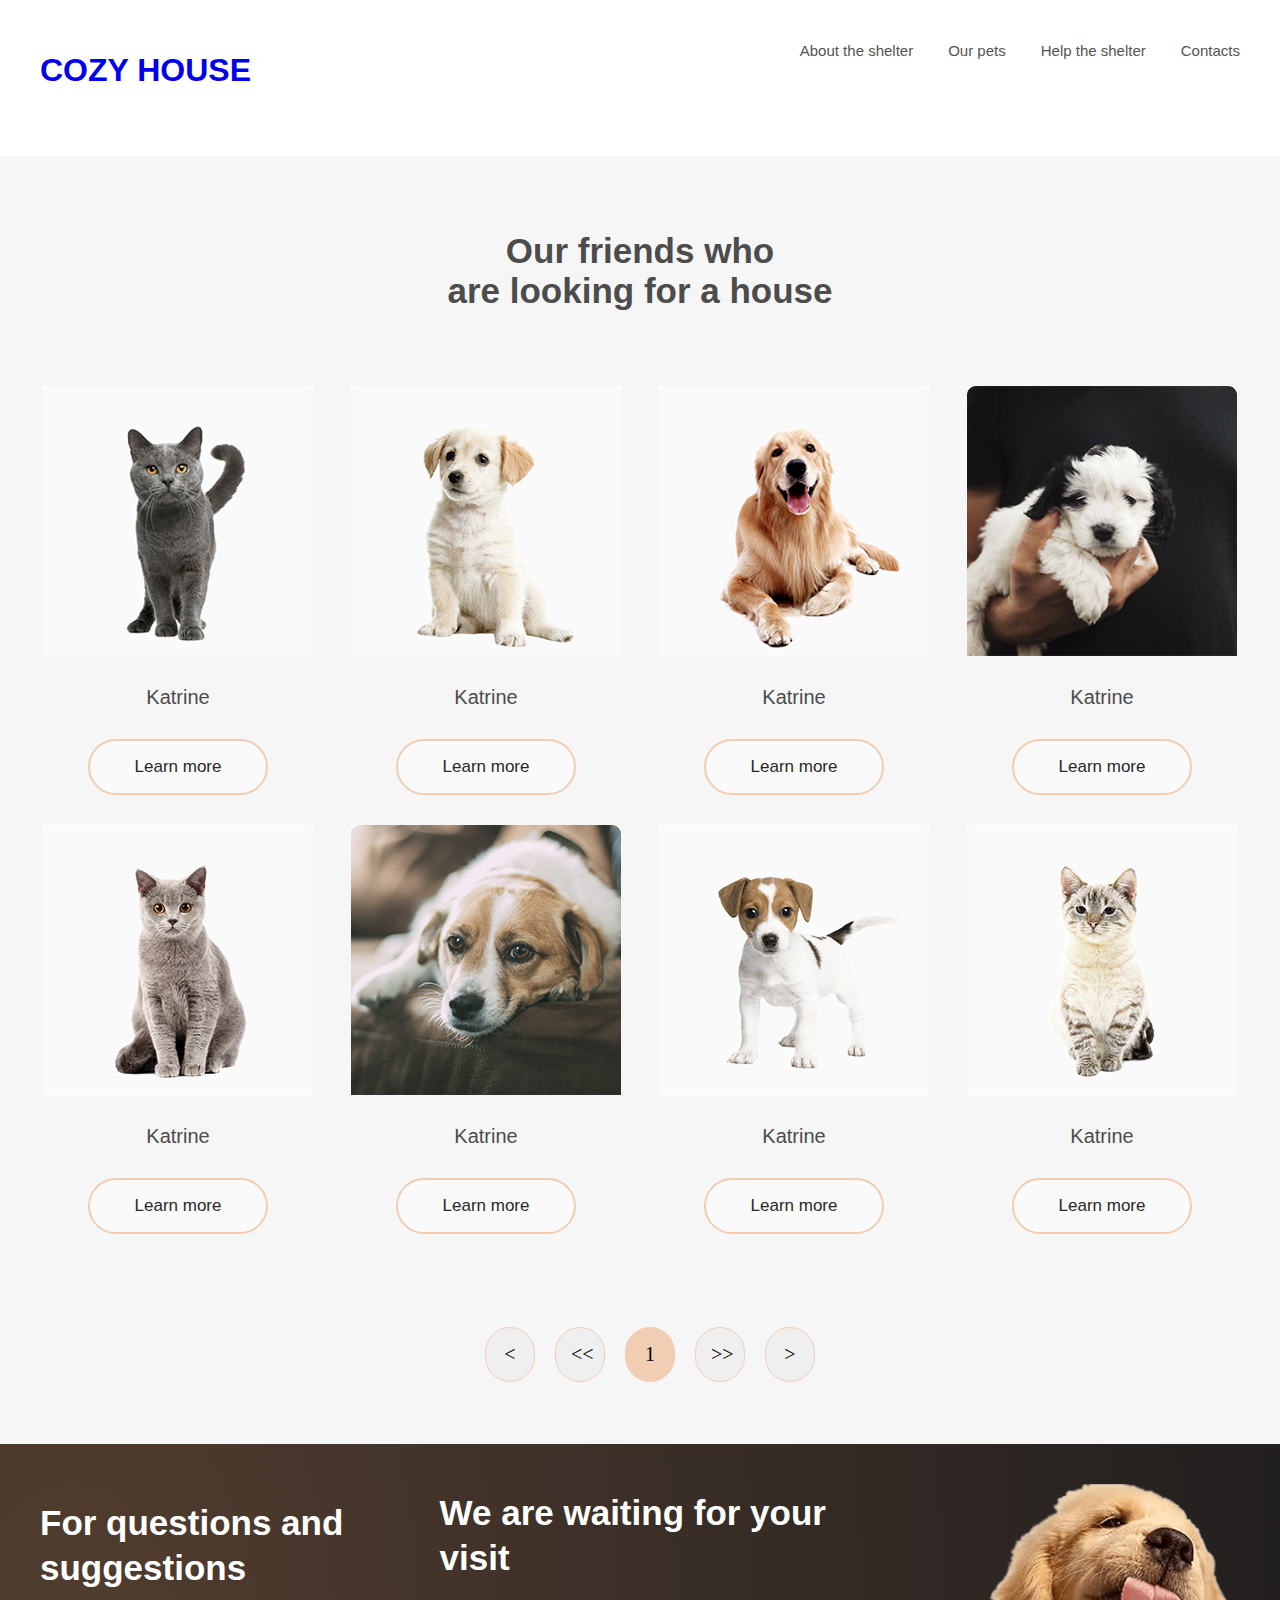
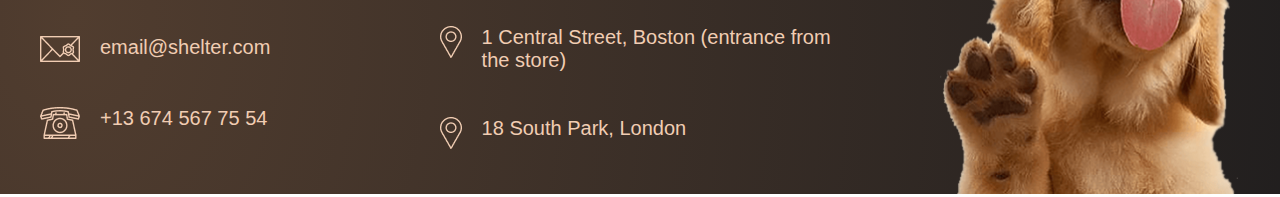
==== shelter/index2.html @ 1ba9f11c "init: add a project" ====
<!DOCTYPE html>
<html lang="en">
<head>
    <meta charset="UTF-8">
    <meta http-equiv="X-UA-Compatible" content="IE=edge">
    <meta name="viewport" content="width=device-width, initial-scale=1.0">
    <title>Document</title>
    <link href="https://fonts.cdnfonts.com/css/georgia" rel="stylesheet">
    <link rel="stylesheet" href="https://maxcdn.bootstrapcdn.com/font-awesome/4.5.0/css/font-awesome.min.css">
    <link rel="stylesheet" href="style/normalize.css">
    <link rel="stylesheet" href="style/style.css">
</head>
<body>
<div class="container">
<!--HEADER CONTAINER START-->
    <div class="head-container-two">
    <div class="head-wrap-two">
    <!--NAVIGATION BAR-->
        <nav class="navigation-two">  
            <!--NAVIGATION LEFT-SIDE-->
            <div class="navigation-logo">
                <h1 class="title-primary">
                    <a href="#">COZY HOUSE</a>
                </h1>
                <h2 class="title-second">
                    Shelter for pets in Boston 
                </h2>
            </div>
            <!--MENU RIGHT-SIDE-->
            <label for="clicker" class="check">☰</label>
            <input type="checkbox" id="clicker">
            <ul class="menu-right">
                <li class="menu-item-two"><a>About the shelter</a></li>
                <li class="menu-item-two"><a>Our pets</a></li>
                <li class="menu-item-two"><a>Help the shelter</a></li>
                <li class="menu-item-two"><a>Contacts</a></li>
            </ul>
        </nav>
    <!--HEADER -->
   
    </div>
    </div>
<!--HEADER CONTAINER END-->
<!--BODY WRAPPER INFO START-->

<!--BODY WRAPPER INFO END-->
<!--START PART TWO BODY WRAPPER LOOK FRIENDS-->
<div id="part-two-wrapper-container" class="part-two-wrapper-container">


<!-- MODAL - THREE  -->

<!-- MODAL - THREE  END-->

<div class="part-two-wrapper">
        <div class="part-two-wrapper-top">
            <h3 class="part-two-wrapper-top-title">
                Our friends who<br/> are looking for a house
            </h3>
        </div>
<!-- BOX-ITEMS -->
        <div class="box-item">
<!-- BOX-ITEM - 1 -->
            <div class="item-card-box item-card">
                <img src="img/cards/1pets-katrine.jpg" alt="">
                <p>Katrine</p>
                <button><a href="#modal">Learn more</a></button>
            </div>
<!-- BOX-ITEM - 2 -->
            <div class="item-card-box item-card">
                <img src="img/cards/2pets-jennifer.jpg" alt="">
                <p>Katrine</p>
                <button><a href="#modal">Learn more</a></button>
            </div>
<!-- BOX-ITEM - 3 -->
            <div class="item-card-box item-card">
                <img src="img/cards/3pets-woody.jpg" alt="">
                <p>Katrine</p>
                <button><a href="#modal">Learn more</a></button>
            </div>
<!-- BOX-ITEM - 4 -->
            <div class="item-card-box item-card">
                <img src="img/cards/4pets-katrine.jpg" alt="">
                <p>Katrine</p>
                <button><a href="#modal">Learn more</a></button>
            </div>
<!-- BOX-ITEM - 5 -->
            <div class="item-card-box item-card">
                <img src="img/cards/5pets-timmy.jpg" alt="">
                <p>Katrine</p>
                <button><a href="#modal">Learn more</a></button>
            </div>
<!-- BOX-ITEM - 6 -->
            <div class="item-card-box item-card">
                <img src="img/cards/6pets-charly.jpg" alt="">
                <p>Katrine</p>
                <button><a href="#modal">Learn more</a></button>
            </div>
<!-- BOX-ITEM - 7 -->
            <div class="item-card-box item-card">
                <img src="img/cards/7pets-scarlet.jpg" alt="">
                <p>Katrine</p>
                <button><a href="#modal">Learn more</a></button>
            </div>
<!-- BOX-ITEM - 8 -->
            <div class="item-card-box item-card">
                <img src="img/cards/8pets-katrine.jpg" alt="">
                <p>Katrine</p>
                <button><a href="#modal">Learn more</a></button>
            </div>
<!-- BOX-ITEMS - END -->

    </div>
    <div class="part-two-wrapper-buttons">
        <div class="btn-container">
            <button><a href="#">< </a></button>
            <button><a href="#"><<</a></button>
            <button class="chosen-one"><a href="#">1 </a></button>
            <button><a href="#" class="chosen">>></a></button>
            <button><a href="#" class="chosen">> </a></button>
        </div>
    </div>
</div>
</div>
<!--END PART TWO BODY WRAPPER LOOK FRIENDS-->
<!--START HELP SHELTER CONTAINER-->

<!--help-shelter-wrapper-->
  
<!--help-shelter-top start-->
                 

<!--START MAKE DONATION-->

<!--END MAKE DONATION-->
<footer class="footer-content">
    <div class="footer-wrapper">
        <div class="footer-part-one">
            <h3 class="footer-part-one-title">
                For questions and suggestions
            </h3>

            <ul class="footer-one-ul">
                <li class="footer-part-one-li">
                    <img src="img/mail.png" alt="e-mail">
                    <span>email@shelter.com</span>
                </li>
                <li class="footer-part-one-li">
                    <img src="img/phone.png" alt="e-mail">
                    <span>+13 674 567 75 54</span>
                </li>
            </ul>
        </div>

        <div class="footer-part-two">
            <h3 class="footer-part-two-title">
                We are waiting for your visit
            </h3>
            
            <ul>
                <li class="footer-part-two-li">
                    <img src="img/pin.png" alt="e-mail">
                    <span>1 Central Street, Boston (entrance from the store)</span>
                </li>
                <li class="footer-part-two-li">
                    <img src="img/pin.png" alt="e-mail">
                    <span>18 South Park, London </span>
                </li>
            </ul>
        </div>
        <div class="footer-part-three">
            <div class="footer-part-three-img">
                <img src="img/footer-puppy.png" alt="">
            </div>
        </div>
    </div>
</footer>


    <script src="js/script.js"></script>
</body>
</html>
---- shelter/style/style.css ----
*{
    margin: 0;
    padding: 0;
}
a{
    text-decoration: none;
}
html{
}
body{
    font-family: 'Georgia', Arial;
    font-size: 15px;
    color: #4C4C4C;
    width: 100%;
    box-sizing: border-box;
}
/*-------------------------------------------------------------------------------MAIN CONTAINER-------------------------------------------------------------------------------*/
.container{
    width: 100%;
    background: url("../img/noise_transparent@2x.png");
    
}
/*-------------------------------------------------------------------------------HEAD CONTAINER-------------------------------------------------------------------------------*/
.head-container{
    margin: 0 auto;
    width: 1280px;
    background: url(noise_lines_transparent@2X.png), radial-gradient(100% 215.42% at 0% 0%, #5B483A 0%, #262425 100%) /* warning: gradient uses a rotation that is not supported by CSS and may not behave as expected */, #211F20;
}
.head-container-two{
    background: #fff;
    margin: 0 auto;
    width: 1280px;
}
.head-wrap{
    margin: 0 auto;
    width: 1200px;
    display: flex;
    flex-direction: column;
    height: 878px;
}
.head-wrap-two{
    margin: 0 auto;
    width: 1200px;
    display: flex;
    flex-direction: column;
}
/*-------------------------------------------------------------------------------NAVIGATION BAR-------------------------------------------------------------------------------*/
.navigation{
    display: flex;
    flex-direction: row;
    justify-content: space-between;
    height: 156px;
    align-items: center;
}
.navigation-two{
    display: flex;
    flex-direction: row;
    justify-content: space-between;
    height: 156px;
    align-items: center;
}
.title-primary{
    color: #F1CDB3;
    font-size: 32px;
    line-height: 35.2px;
}
.title-second{
    color: #FFFFFF;
    font-size: 13px;
    line-height: 14.95px;
}
/*-------------------------------------------------------------------------------MENU RIGHT-SIDE-------------------------------------------------------------------------------*/
#clicker,label{
    visibility: hidden;
}
.menu-right{
    display: flex;
    justify-content: space-between;
}
.menu-item{
    list-style: none;
    color: #CDCDCD;
    line-height: 24px;
    font-size: 15px;
    margin-right: 35px;
    margin-bottom: 55px;
} 
.menu-item:last-child{
    margin-right: 0;
}
.menu-item a:hover{
    border-bottom: .3rem solid #F1CDB3;
    cursor: pointer;
}

.menu-item-two{
    list-style: none;
    color: #545454;
    line-height: 24px;
    font-size: 15px;
    margin-right: 35px;
    margin-bottom: 55px;
} 
.menu-item-two:last-child{
    margin-right: 0;
}
.menu-item-two a:hover{
    border-bottom: .3rem solid #F1CDB3;
    cursor: pointer;
}
/*END MENU RIGHT-SIDE*/

/*HEADER*/
.head{
    display: flex;
    flex-direction: row;
    height: 728px;
}
/*-------------------------------------------------------------------------------HEADER LEFT SIDE-------------------------------------------------------------------------------*/
.head-left{
    display: flex;
    flex-direction: column;
    align-items: flex-start;
    justify-content: center;

}
.head-left-title{
    font-size: 44px;
    color: #fff;
    line-height: 57.2px;
    width: 310px;
    padding-bottom: 42px;
}
.head-left-paragraph{
    color: #CDCDCD;
    line-height: 24px;
    font-family: Arial;
    width: 460px;
    padding-bottom: 42px;
}
.head-btn{
    padding: 15px 45px;
    border-radius: 100px;
    background: #F1CDB3;
    border: none;
}
.head-btn a{
    color: #292929;
    font-size: 17px;
    text-decoration: none;
}
/*-------------------------------------------------------------------------------HEADER RIGHT SIDE---------------------------------------------------------------*/
.head-right{
    display: flex;
    flex-direction: row;
    justify-content: flex-end;
    width: 100%;
}

.head-right-dog-img{
    display: flex;
    width: 698px;
    height: 728px;

}
/*-------------------------------------------------------------------------------END HEADER-------------------------------------------------------------------------------*/

/*-------------------------------------------------------------------------------START BODY WRAPPER CONTENT-------------------------------------------------------------------------------*/
.about-wrapper-content{
    margin: 0 auto;
    width: 1280px;
    background-color: #fff;
    display: flex;
    height: 588px;
}
.wrapper-content{
    margin: 0 auto;
    width: 1200px;
    display: flex;
    flex-direction: row;
}
.wrapper-content-left{
    display: flex;
    align-items: center;
    width: 50%;
    justify-content: center;
    height: 588px;
}
.wrapper-content-right{
    width: 50%;
    display: flex;
}
.wrapper-content-info{
    display: flex;
    flex-direction: column;
    justify-content: center;
    width: 430px;
}
.wrapper-content-info-title{
    font-size: 35px;
    color: #545454;
    margin-bottom: 25px;
}
.wrapper-content-info-paragraph{
    margin-bottom: 25px;
}

/*--------------------------------------------------------------------------START PART TWO BODY WRAPPER LOOK FRIENDS--------------------------------------------------------------------------*/
.part-two-wrapper-container{
    position: relative;
    margin: 0 auto;
    width: 1280px;
    background-color: #F6F6F6;
}
/* ---------------------------------------------------------------------------------------------MODAL START------------------------------------------------------------------------------------*/



.modal{
    width: 100%;
    height: 100%;

}
.modal-bg{
    width: 100%;
    background: rgba(41, 41, 41, 0.6);
    display: flex;
    justify-content: center;
    height: 100%;
    align-items: center;

}
.modal-item{
    position: relative;
    background: #fff;
    width: 70%;
    display: flex;
    flex-direction: row;
    align-items: center;
    border-radius: 20px;
    height: 500px;
}
.modal-item a{
    position: absolute;
    top: -10%;
    right: -5rem;
    padding: 15px 20px;
    border: 1px solid #F1CDB3;
    border-radius: 50px;
    text-decoration: none;
    font-size: 16px;;
    color: #292929;
    text-align: center;
}
.modal-left{
    width: 50%;
    height: 100%;
    display: flex;
    align-items: center;
    justify-content: center;
}
.modal-img{
    width: 100%;
    height: 100%;
    display: flex;
    align-items: center;
    justify-content: center;

}
.modal-img img{
    width: 100%;
    height: 100%;
}
.modal-right{
    width: 50%;
    display: flex;
    flex-direction: column;
    justify-content: space-evenly;
    height: 400px;
    font-family: Georgia;
}
.modal-right h2{
    font-size: 35px;
    font-family: georgia;
    line-height: 45.5px;
}
.modal-right h3{
    font-size: 20px;
    line-height: 23px;
}
.modal-right p{
    width: 80%;
}
.modal-right li{
    list-style: none;
}
#modal{
    
    position: absolute;
    top: 0;
    visibility: hidden;
}

#modal:target{
    visibility: visible;
}

#modal-two{
    position: absolute;
    top: 0;
    visibility: hidden;
    height: 100%;
}

#modal-two:target{
    visibility: visible;
}

#modal-three{
    position: absolute;
    top: 0;
    visibility: hidden;
    height: 100%;
}

#modal-three:target{
    visibility: visible;
}




/* ---------------------------------------------------------------------------------------------MODAL END------------------------------------------------------------------------------------*/




.part-two-wrapper{
    margin: 0 auto;
    width: 1200px;
    height: auto;
}
/*---------------------------------------------------------------------------------PART TWO WRAPPER TOP----------------------------------------------------------------------------*/
.part-two-wrapper-top{
    width: 100%;
    height: 230px;
    display: flex;
    flex-direction: column;
    justify-content: center;
    align-items: center;

}
.part-two-wrapper-top-title{
    font-size: 35px;
    width: 400px;
    text-align: center;
}
/*---------------------------------------------------------------------------------PART TWO WRAPPER CENTER----------------------------------------------------------------------------*/
.part-two-wrapper-center{
    display: flex;
    width: 100%;
    font-family: font-awesome;
    
}
.part-two-wrapper-center-item-block{
    display: flex;
    flex-direction: row;
    width: 100%;
    justify-content: space-between;
}
.item-card{
    display: flex;
    flex-direction: column;
    align-items: center;
    border-color: #FAFAFA;
    width: 30%;
}



.item-card>p{
    margin-bottom: 30px;
    font-size: 20px;
}
.item-card>img{
    margin-bottom: 30px;
}

.item-card>button{
    padding: 15px 45px;
    border: 2px solid #F1CDB3;
    border-radius: 100px;
    line-height: 22.1px;
    background-color: #FAFAFA;
}
.item-card a{
    color: #292929;
    text-decoration: none;
    font-size: 17px;
}
.item-card button:hover{
    background: #FDDCC4;
    cursor: pointer;
}

.part-two-wrapper-center-arrow-left{
    width: 5%;
    align-items: center;
    display: flex;
    justify-content: flex-start;
    
}
.part-two-wrapper-center-arrow-left-btn{
    border-radius: 100px;
    padding: 13px;
    border: 2px solid #F1CDB3;
    background: #f6f6f6;
    font-weight: bold;
}
.part-two-wrapper-center-arrow{
    display: none;
}
.part-two-wrapper-center-arrow-left-btn a{
    text-decoration: none;
}
.part-two-wrapper-center-arrow-left button:hover{
    background: #FDDCC4;
    cursor: pointer;
}
.part-two-wrapper-center-arrow-right{
    width: 5%;
    align-items: center;
    display: flex;
    justify-content: flex-end;
}
.part-two-wrapper-center-arrow-right-btn{
    border-radius: 100px;
    padding: 13px;
    border: 2px solid #F1CDB3;
    background: #f6f6f6;
    font-weight: bold;
}
.part-two-wrapper-center-arrow-right-btn a{
    text-decoration: none;
}
.part-two-wrapper-center-arrow-right button:hover{
    background: #FDDCC4;
    cursor: pointer;
}
/*---------------------------------------------------------------------------------PART TWO WRAPPER BOTTOM----------------------------------------------------------------------------*/

.part-two-wrapper-bottom{
    display: flex;
    width: 100%;
    height: 160px;
    flex-direction: column;
    justify-content: center;
    align-items: center;
}
.part-two-wrapper-bottom-button{
    display: flex;
}
.part-two-wrapper-bottom-button>button{
    background-color: #F1CDB3;
    padding: 15px 45px;
    border: none;
    border-radius: 100px;
}
.part-two-wrapper-bottom-button>button>a{
    color: #292929;
    font-size: 17px;
    text-decoration: none;
    line-height: 22.1px;
}

.help-shelter-container{
    margin: 0 auto;
    width: 1280px;
    background-color: #FFFFFF
}
.help-shelter-wrapper{
    margin: 0 auto;
    width: 1200px;
    height: auto
}
.help-shelter-top{
    display: flex;
    flex-direction: row;
    justify-content: center;
    width: 100%;
    height: 140px;
}
.help-shelter-title{
    display: flex;
    align-items: center;
    font-size: 35px;
    line-height: 45.5px;
}

.help-shelter-bottom{
    display: flex;
    width: 100%;
    justify-content: center;
    flex-wrap: wrap;
}
.help-shelter-item{
    width: 1026px;
    display: flex;
}
.shelter-item-icon{
    display: flex;
    justify-content: center;
    width: 100%;
    flex-wrap: wrap;
}
.help-shelter-item ul{
    display: flex;
    
}
.help-shelter-item li{
   flex-direction: column;
   list-style: none;
   text-align: center;
   margin: 0 0 55px 120px;
}
.help-shelter-item li:first-child{
    margin-left: 0rem;
}
.help-shelter-item li a{
    display: block;
    text-decoration: none;
}
.help-shelter-item li>img{
    width: 60px;
    height: 60px;
    padding-bottom: 30px;
}
.make-donation-wrapper-content{
    margin: 0 auto;
    width: 1280px;
    background-color: #f6f6f6;
    display: flex;
}
.make-donation-wrapper{
    margin: 0 auto;
    width: 1200px;
    display: flex;
    flex-direction: row;
    height: 462px;
}
.make-donation-left{
    width: 60%;
    display: flex;
    flex-direction: row;
    justify-content: flex-end;
    align-items: center;
}
.make-donation-img{
    margin-right: 30px;
    
}

.make-donation-right{
    width: 40%;
    align-items: flex-start;
    display: flex;
    flex-direction: column;
    align-content: space-around;
    justify-content: center;
}
.make-donation-title{
    font-size: 35px;
    width: 270px;
    line-height: 45.5px;
    margin-bottom: 20px;
}
.make-donation-paragraph{
    line-height: 16.5px;
    font-size: 15px;
    color: #545454;
    margin-bottom: 20px;
}
.make-donation-paragraph-two{
    width: 380px;
}
.make-donation-button{
    background: #F1CDB3;
    padding: 10px 15px;
    border-radius: 9px;
    border: none;
    color: #545454;
    text-align:center;
    margin-bottom: 20px;
    display: flex;
    flex-direction: row;
    align-content: space-around;
    align-items: center;
}
.make-donation-button>img{
    margin-right: 10px;
}
.make-donation-button>img span{
    color: #545454;
}

.footer-content{
    margin: 0 auto;
    width: 1280px;
    height: 350px;
    background-color: #fff;
    display: flex;
    background:url(noise_lines_transparent@2X.png), radial-gradient(110.67% 538.64% at 5.73% 50%, #513D2F 0%, #1A1A1C 100%), #211F20;
}
.footer-wrapper{
        margin: 0 auto;
        width: 1200px;
        display: flex;
        flex-direction: row;
}
.footer-part-one{
    display: flex;
    flex-direction: column;
    justify-content: center;
    width: 33.3%;
}
.footer-part-one-title{
    font-size: 35px;
    line-height: 45.5px;
    color: #FFFFFF;
}
.footer-one-ul{
    display: flex;
    flex-direction: column;
}
.footer-part-one-li{
    list-style: none;
    padding-top: 45px;
    color: #F1CDB3;
    font-size: 20px;
    line-height: 23px;
    display: flex;

}
.footer-part-one-li img{
    padding-right: 20px;
    width: 40px;
}


.footer-part-two{
    display: flex;
    flex-direction: column;
    justify-content: center;
    width: 33.3%;
}
.footer-part-two-title{
    font-size: 35px;
    line-height: 45.5px;
    color: #FFFFFF;
}
.footer-part-two-li{
    list-style: none;
    padding-top: 45px;
    color: #F1CDB3;
    font-size: 20px;
    line-height: 23px;
    display: flex;
}
.footer-part-two-li img{
    padding-right: 20px;
    width: 22px;
    height: 32px;
}
.footer-part-three{
    display: flex;
    width: 33.3%;
    flex-direction: row;
    justify-content: flex-end;
    align-items: flex-end;
}
.footer-part-three-img{
    margin-top: 30px;
    width: 300px;
    height: 310px;
}

/* PAGE 2 START*/
.box-item{
    display: flex;
    flex-direction: row;
    width: 100%;
    flex-wrap: wrap;
    justify-content: space-between;
    height: auto;
}
.item-card-box{
    width: 23%;
    padding-bottom: 30px;
}
.part-two-wrapper-buttons{
    height: 20vh;
    display: flex;
    justify-content: center;
    align-items: center
}
.btn-container{
    width: 340px;
    display: flex;
    justify-content: center;
}
.btn-container button{
    margin-left: 20px;
    padding: 15px;
    border-radius: 25px;
    border: 1px solid #CDCDCD;
    min-width: 50px;
    font-family: "Georgia, sans-serif";
    font-size: 20px;
    border: 1px solid #F1CDB3;
    
}
.chosen-one{background: #F1CDB3;}

.btn-container button a{
    text-decoration: none;
    color: #000;
    
}
.chosen{

}
/* PAGE 2 END*/
/* TABLET */
@media(max-width: 768px){
    .head-container{
        width: 768px;
    }
    .head-wrap{
        width: 708px;
        height: 1165px;
        overflow: hidden;
    }
    .navigation{
        height: 120px;
        margin-bottom: 50px;
    }
       .head-container-two{
        width: 768px;
    }
    .head-wrap-two{
        width: 708px;
        overflow: hidden;
    }
    .navigation-two{
        height: 120px;
        margin-bottom: 50px;
    }
    
    .head{
        flex-wrap: wrap;
        justify-content: center;
    }
    .head-left{
        width: 768px;
    }
    .head-btn{
        margin: 0 auto;
    }
    .head-right{
        height: 100%;
        align-items: flex-end;
        justify-content: flex-end;
    }
    .head-right-dog-img{
        width: 570px;
        height: 593px;
    }
    .menu-right{
        padding-top: 13%;
    }
    .about-wrapper-content{
        height: auto;
        width: 768px;
    }
    .about-wrapper-content{
        width: 768px;
    }
    .wrapper-content{
        flex-direction: column;
        width: 708px;
    }
    .wrapper-content-left{
        width: 100%;
        order: 1;
    }
    .wrapper-content-right{
        width: 100%;
        order: -1;
        justify-content: center;
        padding: 80px 0;
    }
    .item-card{
        width: 45%;
    }
    .item-card-three{
        visibility: hidden;
        width: 0;
    }
    .item-card img{
        width: 100%;
    }
    .shelter-item-li{
        width: 33%;
    }
    .help-shelter-item li{
        margin: 0px;
        margin-bottom: 5.5rem;
    }
    .part-two-wrapper-container{
        width: 768px;
    }
    .part-two-wrapper{
        width: 708px;
    }
    .part-two-wrapper-center-arrow{
        display: none;
    }
    .part-two-wrapper-center-item-block{
        justify-content: center;
    }
    
    .help-shelter-container{
        width: 768px;
    }
    .help-shelter-wrapper{
        width: 768px;
    }
    .make-donation-wrapper-content{
        width: 768px;
    }
    .make-donation-wrapper{
        width: 708px;
        flex-direction: column;
        align-items: center;
        height: 783px;
    }
    .make-donation-right-content{
        display: flex;
        flex-direction: column;
    }
    .make-donation-left{
        flex-direction: column;
        order: 2;
        height: 421px;
        display: flex;
        justify-content: center;
        margin: 0;
    }
    .make-donation-right{
        height: 450px;
    }
    .footer-content{
        width: 768px;
        height: 639px;
    }
    .footer-wrapper{
        width: 708px;
        flex-wrap: wrap;
    }
    .footer-part-one{
        width: 50%;
        height: 50%;
    }
    .footer-part-two{
        width: 50%;
        height: 50%;
    }
    .footer-part-three{
        width: 100%;
    }
    .footer-part-three-img{
        margin: 0 auto;
    }
}
/* MOBILE */
@media(max-width: 320px){
    .container{
        overflow-x:hidden;
    }
    .head-container{
        width: 320px;
    }
    .head-wrap{
        width: 300px;
        height: 823px;
        overflow: hidden;
    }
    .head-wrap-two{
        width: 300px;
        overflow: hidden;
    }
    .navigation{
        height: 120px;
        margin-bottom: 50px;
        position: relative;
    }
    .menu-right{
        display: none;
        background: #fff;
        align-items: center;
        justify-content: center;
        background: #292929;
        
    }
    .menu-right li{
        margin: 0;
        font-size: 32px;
        margin-top: 43px;
        color: #FAFAFA;
    }

    label{
        color: #fff;
        visibility: visible;
        z-index: 99;
        position: relative;
    }
    label:hover{
        transform: rotate(90deg);
    }
    label:active{
        transform: rotate(-90deg);
    }
    #clicker:checked ~ .menu-right{
        display: flex;
        flex-direction: column;
        padding: 0;
        position: absolute;
        top: 0;
        width: 100%;
        z-index: 0;
        height: 830px;
    }
   
    .head{
        flex-wrap: wrap;
        justify-content: center;
    }
    .head-left{
        width: 320px;
    }
    .head-btn{
        margin: 0 auto;
    }
    .head-right{
        height: auto;
        align-items: flex-end;
        justify-content: center;
    }
    .head-left-title{
        width: auto;
        font-size: 25px;
        line-height: 32.5px;
        text-align: center;
        letter-spacing: 6%;
    }
    .head-left-paragraph{
        width: auto;
        text-align: center;
    }
    .head-right-dog-img{
        width: 260px;
        height: 271px;
    }
    .menu-right{
        padding-top: 13%;
    }
    .about-wrapper-content{
        height: auto;
        width: 320px;
    }
    .about-wrapper-content{
        width: 320px;
    }
    .wrapper-content{
        flex-direction: column;
        width: 300px;
    }
    .wrapper-content-info-title{
        text-align: center;
    }
    .wrapper-content-info-paragraph{
        text-align: center;
    }
    .wrapper-content-info-paragraph-two{
        text-align: center;
    }
    .wrapper-content-left{
        width: 100%;
        order: 1;
    }
    .wrapper-content-right{
        width: 100%;
        order: -1;
        justify-content: center;
    }
    .item-card{
        width: 45%;
    }
    .item-card-three{
        visibility: hidden;
        width: 0;
    }
    .item-card img{
        width: 100%;
    }
    .shelter-item-li{
        width: 33%;
    }
    .help-shelter-item li{
        margin: 0px;
        margin-bottom: 5.5rem;
    }
    .part-two-wrapper-container{
        width: 320px;
    }
    .part-two-wrapper{
        width: 300px;
    }
    .part-two-wrapper-top{
        height: 108px;
    }
    .item-card-one{
        width: 100%;
    }
    .item-card-one button a{
        display: block;
        width: 120px;
    }
    .help-shelter-title{
        text-align: center;
        font-size: 25px;
    }
    .help-shelter-item li{
        margin-bottom: 15px;
    }
    .part-two-wrapper-top-title{
        text-align: center;
        font-size: 25px;

    }
    .make-donation-title{
        font-size: 25px;
        text-align: center;
    }
    .part-two-wrapper-top-title{
        width: 100%;
    }
    .part-two-wrapper-center-item-block{
        justify-content: center;
    }
    
    .help-shelter-container{
        width: 320px;
    }
    .help-shelter-wrapper{
        width: 300px;
    }
    .help-shelter-item{
        width: 300px;
    }
    .shelter-item-icon{
        display: flex;
        justify-content: flex-start;
    }
    .shelter-item-li{
        width: 50%;
    }
    .make-donation-wrapper-content{
        width: 320px;
    }
    .make-donation-wrapper{
        width: 300px;
        flex-direction: column;
        align-items: center;
        height: 542px;
    }
    .make-donation-right{
        width: auto;
    }
    .make-donation-right-content{
        display: flex;
        flex-direction: column;
    }
    .make-donation-left{
        flex-direction: column;
        order: 2;
        height: 421px;
        display: flex;
        justify-content: center;
        margin: 0;
    }
    .make-donation-img img{
        width: 260px;
        height: auto;
    }
    .item-card-two{
        display: none;
    }
    .part-two-wrapper-center{
        flex-direction: column;
    }
    /* dddddddddddddddddddddddddddddddddddddddddddddddd */

   
    .part-two-wrapper-center-arrow-right-clone{
        width: 5%;
        align-items: center;
        display: flex;
        justify-content: flex-end;
    }
    .part-two-wrapper-center-arrow-right-clone-btn{
        border-radius: 100px;
        padding: 13px;
        border: 2px solid #F1CDB3;
        background: #f6f6f6;
        font-weight: bold;
    }
    .part-two-wrapper-center-arrow-right-clone-btn a{
        text-decoration: none;
    }
    .part-two-wrapper-center-arrow-right-clone button:hover{
        background: #FDDCC4;
        cursor: pointer;
    }

    /* left clone */
    .part-two-wrapper-center-arrow-left-clone{
        width: 5%;
        align-items: center;
        display: flex;
        justify-content: flex-end;
    }
    .part-two-wrapper-center-arrow-left-clone-btn{
        border-radius: 100px;
        padding: 13px;
        border: 2px solid #F1CDB3;
        background: #f6f6f6;
        font-weight: bold;
    }
    .part-two-wrapper-center-arrow-left-clone-btn a{
        text-decoration: none;
    }
    .part-two-wrapper-center-arrow-left-clone button:hover{
        background: #FDDCC4;
        cursor: pointer;
    }
    /* dddddddddddddddddddddddddddddddddddddddddddd */
    .part-two-wrapper-center-arrow-left{
        display: none;
    }
    .part-two-wrapper-center-arrow-right{
        display: none;
    }
    .part-two-wrapper-center-arrow{
        justify-content: space-around;
        display: flex;
        width: 100%;
        order: 5;
    }
    .part-two-wrapper-bottom {
        height: 180px;
        display: flex;
        justify-content: space-around;
    }
    .make-donation-paragraph-two{
        width: auto;
    }
    .make-donation-right{
        height: 450px;
    }
    .footer-content{
        width: 320px;
        min-height: 809px;
    }
    .footer-wrapper{
        width: 300px;
        flex-wrap: wrap;
        display: flex;
        flex-direction: column;
        height: 809px;
    }
    .footer-part-one{
        width: 100%;
        height: auto;
    }
    .footer-part-two{
        width: 100%;
        height: auto;
    }
    .footer-part-three{
        width: 100%;
        height: auto;
    }
    .footer-part-three-img{
        margin: 0 auto;
        align-items: flex-end;
        display: flex;
        justify-content: center
    }
    .footer-part-three-img img{
        width: 260px;
        height: 269px;
    }
    .footer-part-one-title{
        font-size: 25px;
        text-align: center;
    }
    .footer-part-two-title{
        font-size: 25px;
        text-align: center;
    }
    .footer-part-one-li{
        text-align: center;
    }
}
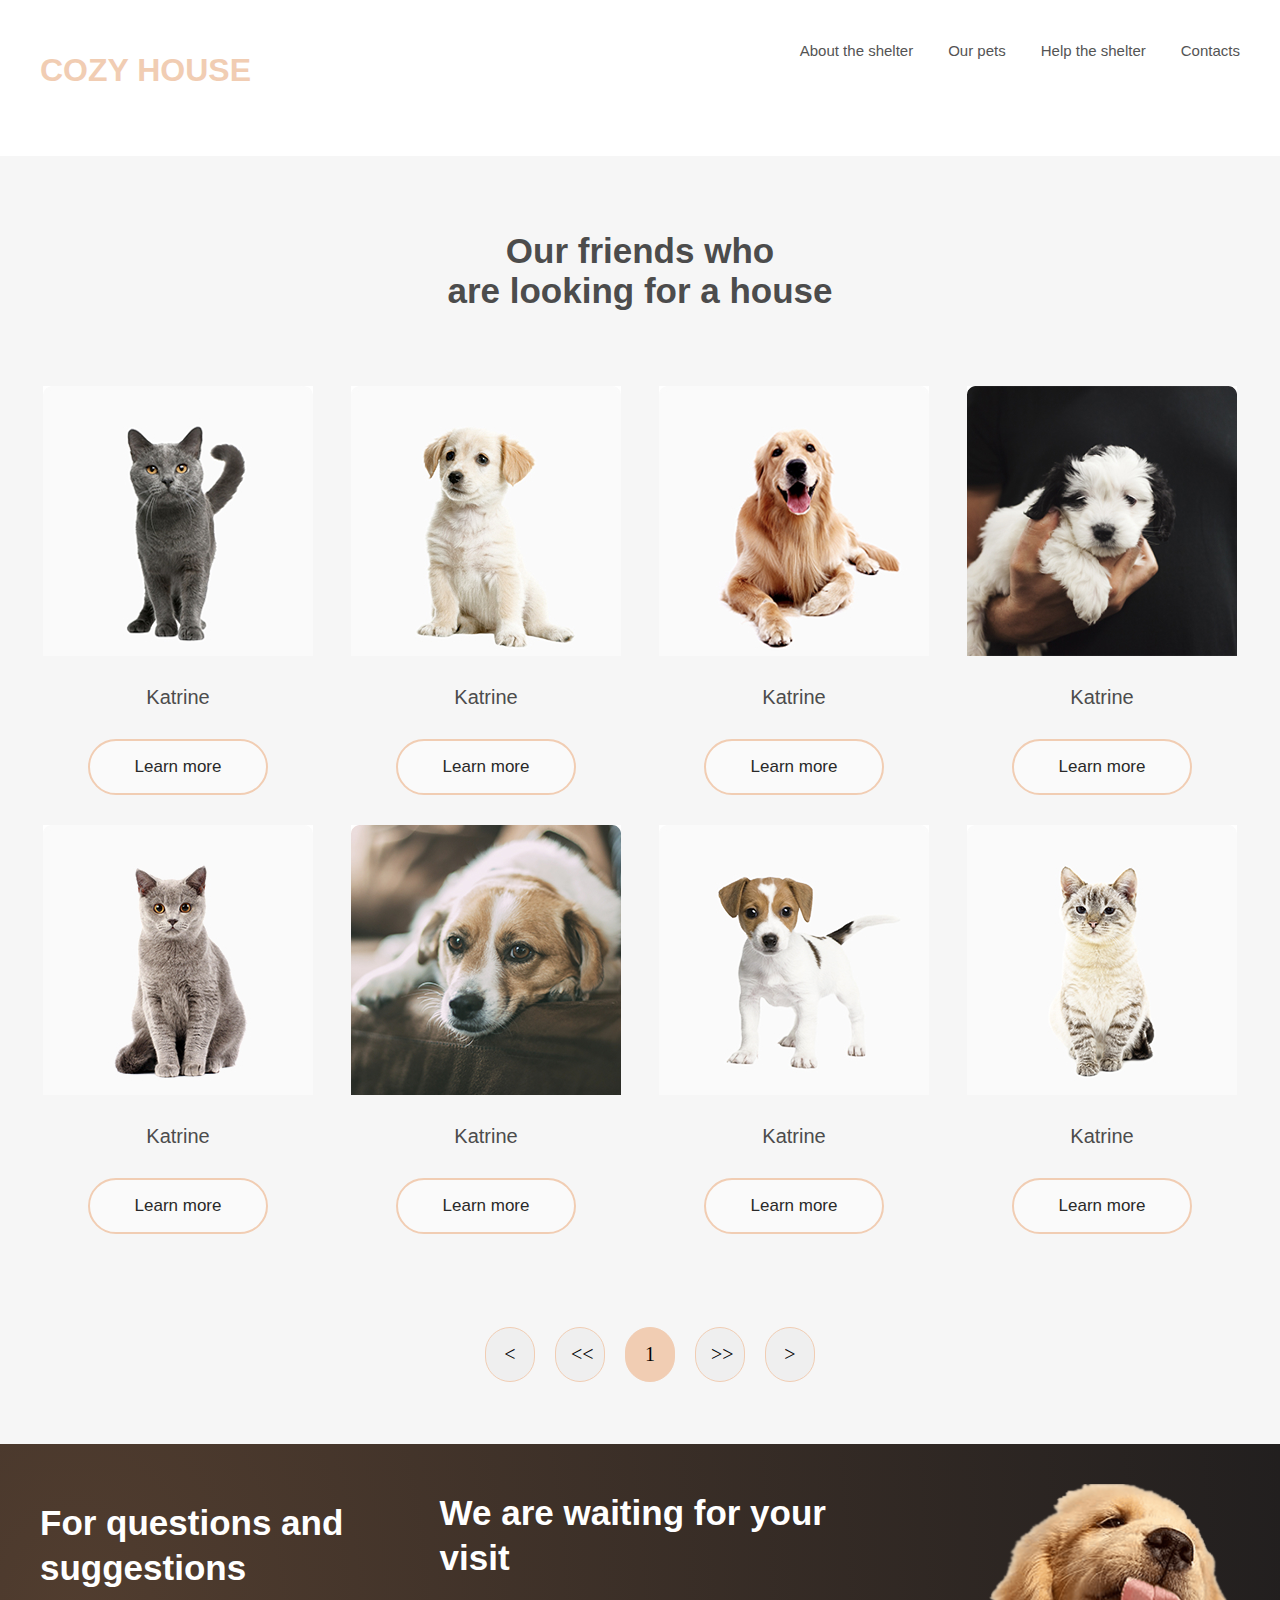
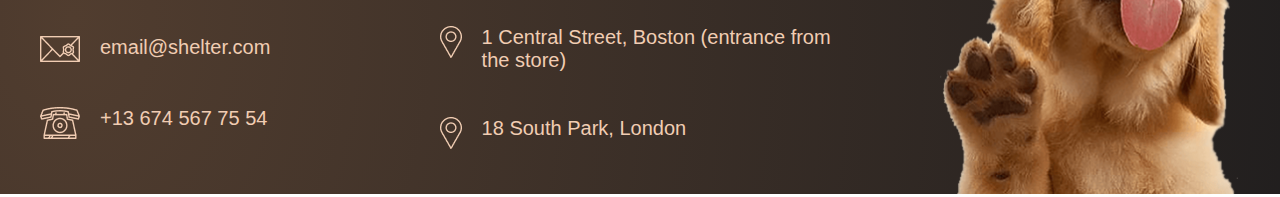
==== commit 4a9c5457: "fix: change a link style" ====
--- a/shelter/index2.html
+++ b/shelter/index2.html
@@ -20,7 +20,7 @@
             <!--NAVIGATION LEFT-SIDE-->
             <div class="navigation-logo">
                 <h1 class="title-primary">
-                    <a href="#">COZY HOUSE</a>
+                    <a href="index.html">COZY HOUSE</a>
                 </h1>
                 <h2 class="title-second">
                     Shelter for pets in Boston 
@@ -177,6 +177,6 @@
 </footer>
 
 
-    <script src="js/script.js"></script>
+<script src="js/script.js"></script>
 </body>
 </html>--- a/shelter/style/style.css
+++ b/shelter/style/style.css
@@ -59,7 +59,7 @@
     height: 156px;
     align-items: center;
 }
-.title-primary{
+.title-primary a{
     color: #F1CDB3;
     font-size: 32px;
     line-height: 35.2px;
@@ -85,14 +85,19 @@
     margin-right: 35px;
     margin-bottom: 55px;
 } 
-.menu-item:last-child{
+.menu-item a{
+    font-size: 15px;
+    color: #FAFAFA;
+    text-decoration: none;
+}
+.menu-item a:last-child{
     margin-right: 0;
 }
 .menu-item a:hover{
     border-bottom: .3rem solid #F1CDB3;
     cursor: pointer;
 }
-
+/* MENU FOR SECOND PAGE START  */
 .menu-item-two{
     list-style: none;
     color: #545454;
@@ -108,7 +113,7 @@
     border-bottom: .3rem solid #F1CDB3;
     cursor: pointer;
 }
-/*END MENU RIGHT-SIDE*/
+/* MENU FOR SECOND PAGE END  */
 
 /*HEADER*/
 .head{
@@ -526,11 +531,12 @@
 .help-shelter-item li:first-child{
     margin-left: 0rem;
 }
-.help-shelter-item li a{
+.shelter-item-li span{
     display: block;
     text-decoration: none;
-}
-.help-shelter-item li>img{
+    color: #000;
+}
+.shelter-item-li>img{
     width: 60px;
     height: 60px;
     padding-bottom: 30px;
@@ -747,15 +753,18 @@
        .head-container-two{
         width: 768px;
     }
+    /*HEAD FOR SECOND PAGE START*/
     .head-wrap-two{
         width: 708px;
         overflow: hidden;
     }
+      /*NAV FOR SECOND PAGE START*/
     .navigation-two{
         height: 120px;
         margin-bottom: 50px;
     }
-    
+      /*NAV FOR SECOND PAGE END*/
+    /*HEAD FOR SECOND PAGE END*/
     .head{
         flex-wrap: wrap;
         justify-content: center;
@@ -1110,7 +1119,7 @@
     .part-two-wrapper-center{
         flex-direction: column;
     }
-    /* dddddddddddddddddddddddddddddddddddddddddddddddd */
+
 
    
     .part-two-wrapper-center-arrow-right-clone{
@@ -1155,7 +1164,6 @@
         background: #FDDCC4;
         cursor: pointer;
     }
-    /* dddddddddddddddddddddddddddddddddddddddddddd */
     .part-two-wrapper-center-arrow-left{
         display: none;
     }
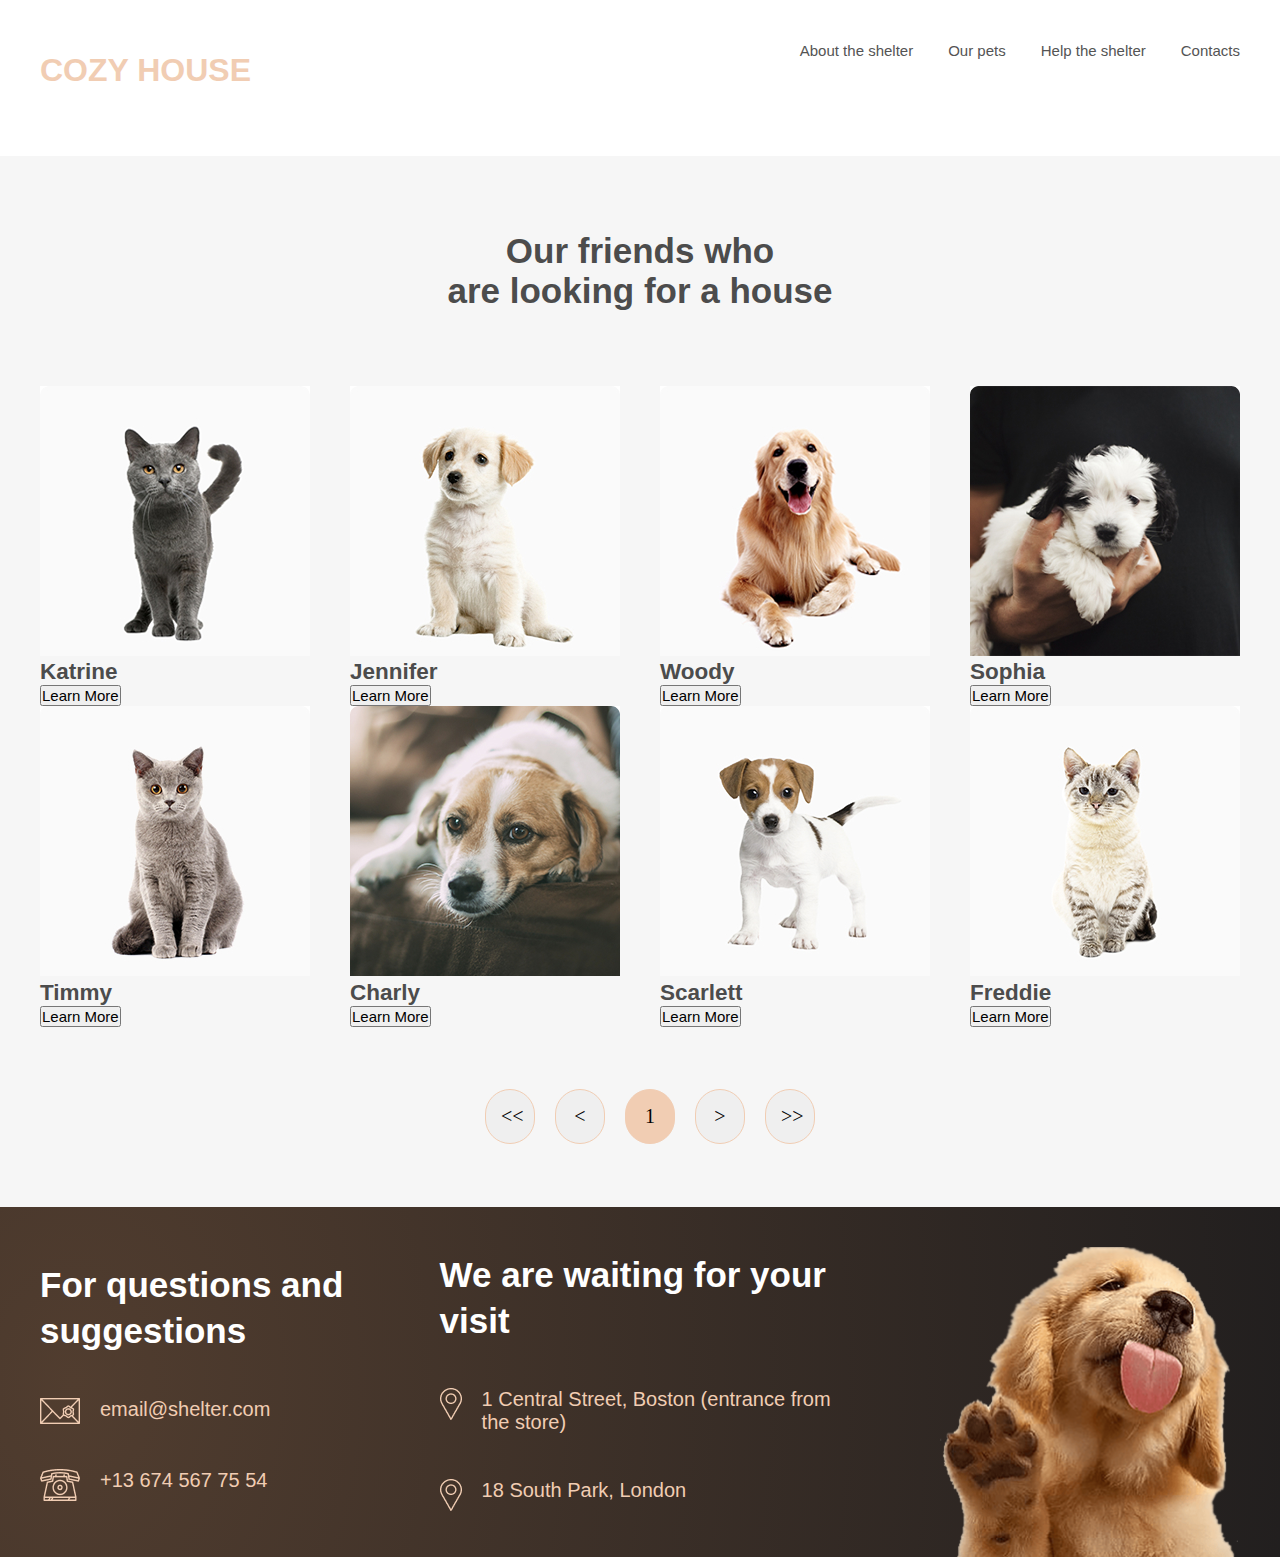
==== commit 561e5ba3: "change repo" ====
--- a/shelter/index2.html
+++ b/shelter/index2.html
@@ -1,5 +1,6 @@
 <!DOCTYPE html>
 <html lang="en">
+
 <head>
     <meta charset="UTF-8">
     <meta http-equiv="X-UA-Compatible" content="IE=edge">
@@ -10,173 +11,128 @@
     <link rel="stylesheet" href="style/normalize.css">
     <link rel="stylesheet" href="style/style.css">
 </head>
+
 <body>
-<div class="container">
-<!--HEADER CONTAINER START-->
-    <div class="head-container-two">
-    <div class="head-wrap-two">
-    <!--NAVIGATION BAR-->
-        <nav class="navigation-two">  
-            <!--NAVIGATION LEFT-SIDE-->
-            <div class="navigation-logo">
-                <h1 class="title-primary">
-                    <a href="index.html">COZY HOUSE</a>
-                </h1>
-                <h2 class="title-second">
-                    Shelter for pets in Boston 
-                </h2>
+    <div class="container">
+        <!--HEADER CONTAINER START-->
+        <div class="head-container-two">
+            <div class="head-wrap-two">
+                <!--NAVIGATION BAR-->
+                <nav class="navigation-two">
+                    <!--NAVIGATION LEFT-SIDE-->
+                    <div class="navigation-logo">
+                        <h1 class="title-primary">
+                            <a href="index.html">COZY HOUSE</a>
+                        </h1>
+                        <h2 class="title-second">
+                            Shelter for pets in Boston
+                        </h2>
+                    </div>
+                    <!--MENU RIGHT-SIDE-->
+                    <label for="clicker" class="check">☰</label>
+                    <input type="checkbox" id="clicker">
+                    <ul class="menu-right">
+                        <li class="menu-item-two"><a>About the shelter</a></li>
+                        <li class="menu-item-two"><a>Our pets</a></li>
+                        <li class="menu-item-two"><a>Help the shelter</a></li>
+                        <li class="menu-item-two"><a>Contacts</a></li>
+                    </ul>
+                </nav>
+                <!--HEADER -->
+
             </div>
-            <!--MENU RIGHT-SIDE-->
-            <label for="clicker" class="check">☰</label>
-            <input type="checkbox" id="clicker">
-            <ul class="menu-right">
-                <li class="menu-item-two"><a>About the shelter</a></li>
-                <li class="menu-item-two"><a>Our pets</a></li>
-                <li class="menu-item-two"><a>Help the shelter</a></li>
-                <li class="menu-item-two"><a>Contacts</a></li>
-            </ul>
-        </nav>
-    <!--HEADER -->
-   
-    </div>
-    </div>
-<!--HEADER CONTAINER END-->
-<!--BODY WRAPPER INFO START-->
+        </div>
+        <!--HEADER CONTAINER END-->
+        <!--BODY WRAPPER INFO START-->
 
-<!--BODY WRAPPER INFO END-->
-<!--START PART TWO BODY WRAPPER LOOK FRIENDS-->
-<div id="part-two-wrapper-container" class="part-two-wrapper-container">
+        <!--BODY WRAPPER INFO END-->
+        <!--START PART TWO BODY WRAPPER LOOK FRIENDS-->
+        <div id="part-two-wrapper-container" class="part-two-wrapper-container">
 
 
-<!-- MODAL - THREE  -->
+            <!-- MODAL - THREE  -->
 
-<!-- MODAL - THREE  END-->
+            <!-- MODAL - THREE  END-->
 
-<div class="part-two-wrapper">
-        <div class="part-two-wrapper-top">
-            <h3 class="part-two-wrapper-top-title">
-                Our friends who<br/> are looking for a house
-            </h3>
-        </div>
-<!-- BOX-ITEMS -->
-        <div class="box-item">
-<!-- BOX-ITEM - 1 -->
-            <div class="item-card-box item-card">
-                <img src="img/cards/1pets-katrine.jpg" alt="">
-                <p>Katrine</p>
-                <button><a href="#modal">Learn more</a></button>
-            </div>
-<!-- BOX-ITEM - 2 -->
-            <div class="item-card-box item-card">
-                <img src="img/cards/2pets-jennifer.jpg" alt="">
-                <p>Katrine</p>
-                <button><a href="#modal">Learn more</a></button>
-            </div>
-<!-- BOX-ITEM - 3 -->
-            <div class="item-card-box item-card">
-                <img src="img/cards/3pets-woody.jpg" alt="">
-                <p>Katrine</p>
-                <button><a href="#modal">Learn more</a></button>
-            </div>
-<!-- BOX-ITEM - 4 -->
-            <div class="item-card-box item-card">
-                <img src="img/cards/4pets-katrine.jpg" alt="">
-                <p>Katrine</p>
-                <button><a href="#modal">Learn more</a></button>
-            </div>
-<!-- BOX-ITEM - 5 -->
-            <div class="item-card-box item-card">
-                <img src="img/cards/5pets-timmy.jpg" alt="">
-                <p>Katrine</p>
-                <button><a href="#modal">Learn more</a></button>
-            </div>
-<!-- BOX-ITEM - 6 -->
-            <div class="item-card-box item-card">
-                <img src="img/cards/6pets-charly.jpg" alt="">
-                <p>Katrine</p>
-                <button><a href="#modal">Learn more</a></button>
-            </div>
-<!-- BOX-ITEM - 7 -->
-            <div class="item-card-box item-card">
-                <img src="img/cards/7pets-scarlet.jpg" alt="">
-                <p>Katrine</p>
-                <button><a href="#modal">Learn more</a></button>
-            </div>
-<!-- BOX-ITEM - 8 -->
-            <div class="item-card-box item-card">
-                <img src="img/cards/8pets-katrine.jpg" alt="">
-                <p>Katrine</p>
-                <button><a href="#modal">Learn more</a></button>
-            </div>
-<!-- BOX-ITEMS - END -->
+            <div class="part-two-wrapper">
+                <div class="part-two-wrapper-top">
+                    <h3 class="part-two-wrapper-top-title">
+                        Our friends who<br /> are looking for a house
+                    </h3>
+                </div>
+                <!-- BOX-ITEMS -->
+                <div class="box-item">
 
-    </div>
-    <div class="part-two-wrapper-buttons">
-        <div class="btn-container">
-            <button><a href="#">< </a></button>
-            <button><a href="#"><<</a></button>
-            <button class="chosen-one"><a href="#">1 </a></button>
-            <button><a href="#" class="chosen">>></a></button>
-            <button><a href="#" class="chosen">> </a></button>
-        </div>
-    </div>
-</div>
-</div>
-<!--END PART TWO BODY WRAPPER LOOK FRIENDS-->
-<!--START HELP SHELTER CONTAINER-->
 
-<!--help-shelter-wrapper-->
-  
-<!--help-shelter-top start-->
-                 
-
-<!--START MAKE DONATION-->
-
-<!--END MAKE DONATION-->
-<footer class="footer-content">
-    <div class="footer-wrapper">
-        <div class="footer-part-one">
-            <h3 class="footer-part-one-title">
-                For questions and suggestions
-            </h3>
-
-            <ul class="footer-one-ul">
-                <li class="footer-part-one-li">
-                    <img src="img/mail.png" alt="e-mail">
-                    <span>email@shelter.com</span>
-                </li>
-                <li class="footer-part-one-li">
-                    <img src="img/phone.png" alt="e-mail">
-                    <span>+13 674 567 75 54</span>
-                </li>
-            </ul>
-        </div>
-
-        <div class="footer-part-two">
-            <h3 class="footer-part-two-title">
-                We are waiting for your visit
-            </h3>
-            
-            <ul>
-                <li class="footer-part-two-li">
-                    <img src="img/pin.png" alt="e-mail">
-                    <span>1 Central Street, Boston (entrance from the store)</span>
-                </li>
-                <li class="footer-part-two-li">
-                    <img src="img/pin.png" alt="e-mail">
-                    <span>18 South Park, London </span>
-                </li>
-            </ul>
-        </div>
-        <div class="footer-part-three">
-            <div class="footer-part-three-img">
-                <img src="img/footer-puppy.png" alt="">
+                </div>
+                <div class="part-two-wrapper-buttons">
+                    <div class="btn-container">
+                        <button class="leftrewind">
+                            << </button> <button class="leftclick">
+                                <</button> <button class="chosen-one">1
+                        </button>
+                        <button class="rightclick">></button>
+                        <button class="rightrewind">>></button>
+                    </div>
+                </div>
             </div>
         </div>
-    </div>
-</footer>
+        <!--END PART TWO BODY WRAPPER LOOK FRIENDS-->
+        <!--START HELP SHELTER CONTAINER-->
+
+        <!--help-shelter-wrapper-->
+
+        <!--help-shelter-top start-->
 
 
-<script src="js/script.js"></script>
+        <!--START MAKE DONATION-->
+
+        <!--END MAKE DONATION-->
+        <footer class="footer-content">
+            <div class="footer-wrapper">
+                <div class="footer-part-one">
+                    <h3 class="footer-part-one-title">
+                        For questions and suggestions
+                    </h3>
+
+                    <ul class="footer-one-ul">
+                        <li class="footer-part-one-li">
+                            <img src="img/mail.png" alt="e-mail">
+                            <span>email@shelter.com</span>
+                        </li>
+                        <li class="footer-part-one-li">
+                            <img src="img/phone.png" alt="e-mail">
+                            <span>+13 674 567 75 54</span>
+                        </li>
+                    </ul>
+                </div>
+
+                <div class="footer-part-two">
+                    <h3 class="footer-part-two-title">
+                        We are waiting for your visit
+                    </h3>
+
+                    <ul>
+                        <li class="footer-part-two-li">
+                            <img src="img/pin.png" alt="e-mail">
+                            <span>1 Central Street, Boston (entrance from the store)</span>
+                        </li>
+                        <li class="footer-part-two-li">
+                            <img src="img/pin.png" alt="e-mail">
+                            <span>18 South Park, London </span>
+                        </li>
+                    </ul>
+                </div>
+                <div class="footer-part-three">
+                    <div class="footer-part-three-img">
+                        <img src="img/footer-puppy.png" alt="">
+                    </div>
+                </div>
+            </div>
+        </footer>
+
+
+        <script src="js/script.js"></script>
 </body>
+
 </html>--- a/shelter/style/style.css
+++ b/shelter/style/style.css
@@ -217,125 +217,6 @@
     width: 1280px;
     background-color: #F6F6F6;
 }
-/* ---------------------------------------------------------------------------------------------MODAL START------------------------------------------------------------------------------------*/
-
-
-
-.modal{
-    width: 100%;
-    height: 100%;
-
-}
-.modal-bg{
-    width: 100%;
-    background: rgba(41, 41, 41, 0.6);
-    display: flex;
-    justify-content: center;
-    height: 100%;
-    align-items: center;
-
-}
-.modal-item{
-    position: relative;
-    background: #fff;
-    width: 70%;
-    display: flex;
-    flex-direction: row;
-    align-items: center;
-    border-radius: 20px;
-    height: 500px;
-}
-.modal-item a{
-    position: absolute;
-    top: -10%;
-    right: -5rem;
-    padding: 15px 20px;
-    border: 1px solid #F1CDB3;
-    border-radius: 50px;
-    text-decoration: none;
-    font-size: 16px;;
-    color: #292929;
-    text-align: center;
-}
-.modal-left{
-    width: 50%;
-    height: 100%;
-    display: flex;
-    align-items: center;
-    justify-content: center;
-}
-.modal-img{
-    width: 100%;
-    height: 100%;
-    display: flex;
-    align-items: center;
-    justify-content: center;
-
-}
-.modal-img img{
-    width: 100%;
-    height: 100%;
-}
-.modal-right{
-    width: 50%;
-    display: flex;
-    flex-direction: column;
-    justify-content: space-evenly;
-    height: 400px;
-    font-family: Georgia;
-}
-.modal-right h2{
-    font-size: 35px;
-    font-family: georgia;
-    line-height: 45.5px;
-}
-.modal-right h3{
-    font-size: 20px;
-    line-height: 23px;
-}
-.modal-right p{
-    width: 80%;
-}
-.modal-right li{
-    list-style: none;
-}
-#modal{
-    
-    position: absolute;
-    top: 0;
-    visibility: hidden;
-}
-
-#modal:target{
-    visibility: visible;
-}
-
-#modal-two{
-    position: absolute;
-    top: 0;
-    visibility: hidden;
-    height: 100%;
-}
-
-#modal-two:target{
-    visibility: visible;
-}
-
-#modal-three{
-    position: absolute;
-    top: 0;
-    visibility: hidden;
-    height: 100%;
-}
-
-#modal-three:target{
-    visibility: visible;
-}
-
-
-
-
-/* ---------------------------------------------------------------------------------------------MODAL END------------------------------------------------------------------------------------*/
 
 
 
@@ -365,49 +246,118 @@
     display: flex;
     width: 100%;
     font-family: font-awesome;
+    position: relative;
+    justify-content: space-around;
     
 }
-.part-two-wrapper-center-item-block{
-    display: flex;
-    flex-direction: row;
+/* CENTER GALLERY BLOCK START */
+.center-gallery-wrapper{
+    display: flex;
+    flex-direction: row;
+    overflow: hidden;
+}
+.center-gallery-block{
+    width: 33%;
+    margin-right: 5vw;
+    display: flex;
+    flex-wrap: wrap;
+    flex-direction: column;
+    justify-content: center;
+    align-items: center;
+    background: #FAFAFA;
+   
+}
+.center-gallery-image{
+    display: block;
+}
+.gallery-title{
+    margin-top: 3vh;
+    margin-bottom: 3vh;;
+}
+.gallery-button{
+    padding: 15px 45px;
+    border-radius: 20px;
+    background: #FAFAFA;
+    border: 1px solid #F1CDB3;
+    margin-bottom: 5vh;
+    cursor: pointer;
+}
+.gallery-button a{
+    
+}
+.gallery-button a:hover{
+    background: #F1CDB3;
+}
+.center-gallery-block-main{
+    display: flex;
+    flex-direction: row;
+    position: relative;
     width: 100%;
-    justify-content: space-between;
-}
-.item-card{
+    
+}
+
+.modal{
+    position: absolute;
+    background: rgba(41, 41, 41, 0.6);
+    width: 100%;
+    height: 570px;
+    z-index: 1;
+    display: none;
+    flex-direction: row;
+}
+.modal-wrapper{
+    position: relative;
+    display: flex;
+    max-width: 60vw;
+    max-height: 80vh;
+    background: #FAFAFA;
+    border-radius: 9px;
+
+}
+.modal-left{
+    max-width: 25%;
+}
+.modal-left img{
+    border-radius: 9px;
+}
+.modal-right{
+    max-width: 60%;
+    margin-left: 15%;
     display: flex;
     flex-direction: column;
-    align-items: center;
-    border-color: #FAFAFA;
-    width: 30%;
-}
-
-
-
-.item-card>p{
-    margin-bottom: 30px;
-    font-size: 20px;
-}
-.item-card>img{
-    margin-bottom: 30px;
-}
-
-.item-card>button{
-    padding: 15px 45px;
-    border: 2px solid #F1CDB3;
-    border-radius: 100px;
-    line-height: 22.1px;
-    background-color: #FAFAFA;
-}
-.item-card a{
-    color: #292929;
-    text-decoration: none;
-    font-size: 17px;
-}
-.item-card button:hover{
-    background: #FDDCC4;
+    align-items: flex-start;
+    justify-content: space-evenly;
+}
+.modal-list-li{
+    list-style-type: none;
+}
+
+.modal-list-li::before{
+    color: #F1CDB3; 
+    content: "•";
+
+}
+.modal-close-button{
+    position: absolute;
+    right: -40px;
+    top: -40px;
+    z-index: 3;
+    padding: 15px;
+    border-radius: 50% 50% 50% 50%;
+    background: #fff;
     cursor: pointer;
 }
 
+
+.active{
+    display: flex;
+}
+.none{
+    display: none;
+}
+
+
+/* CENTER GALLERY BLOCK END */
 .part-two-wrapper-center-arrow-left{
     width: 5%;
     align-items: center;
